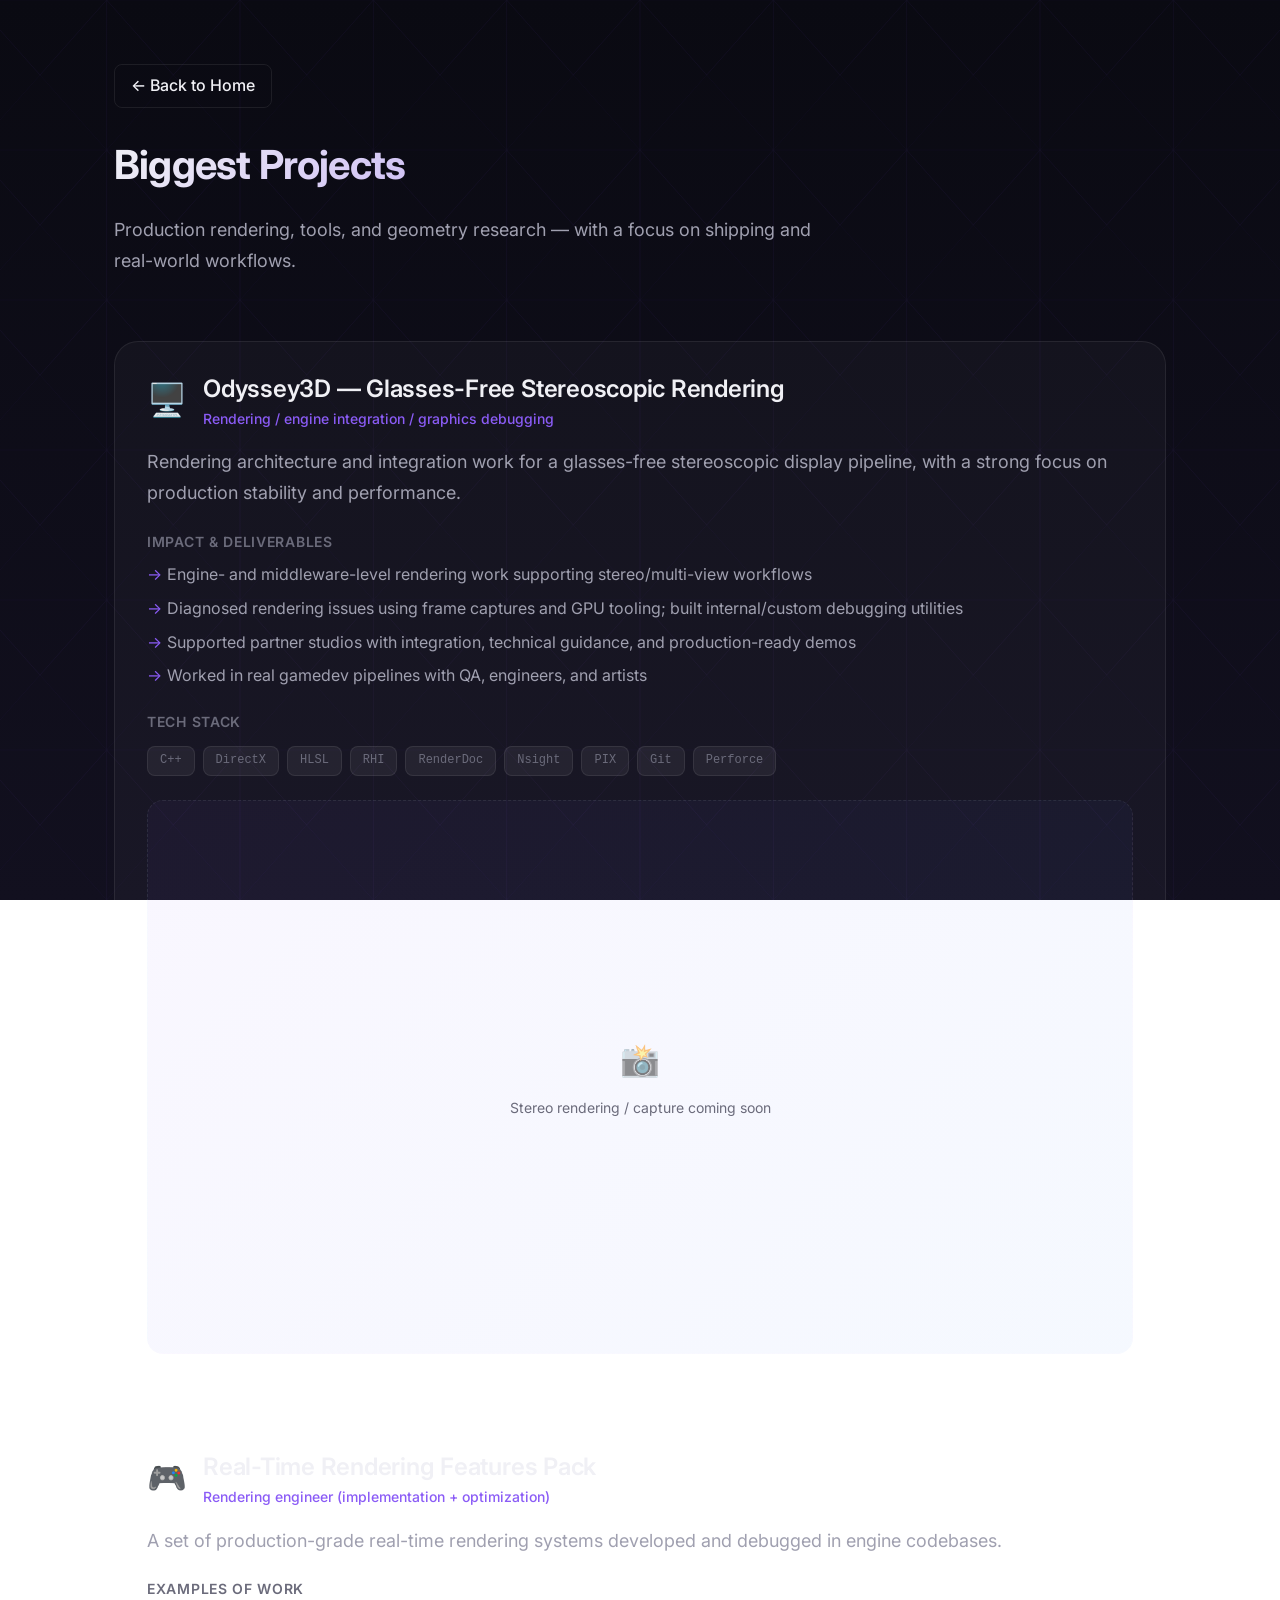
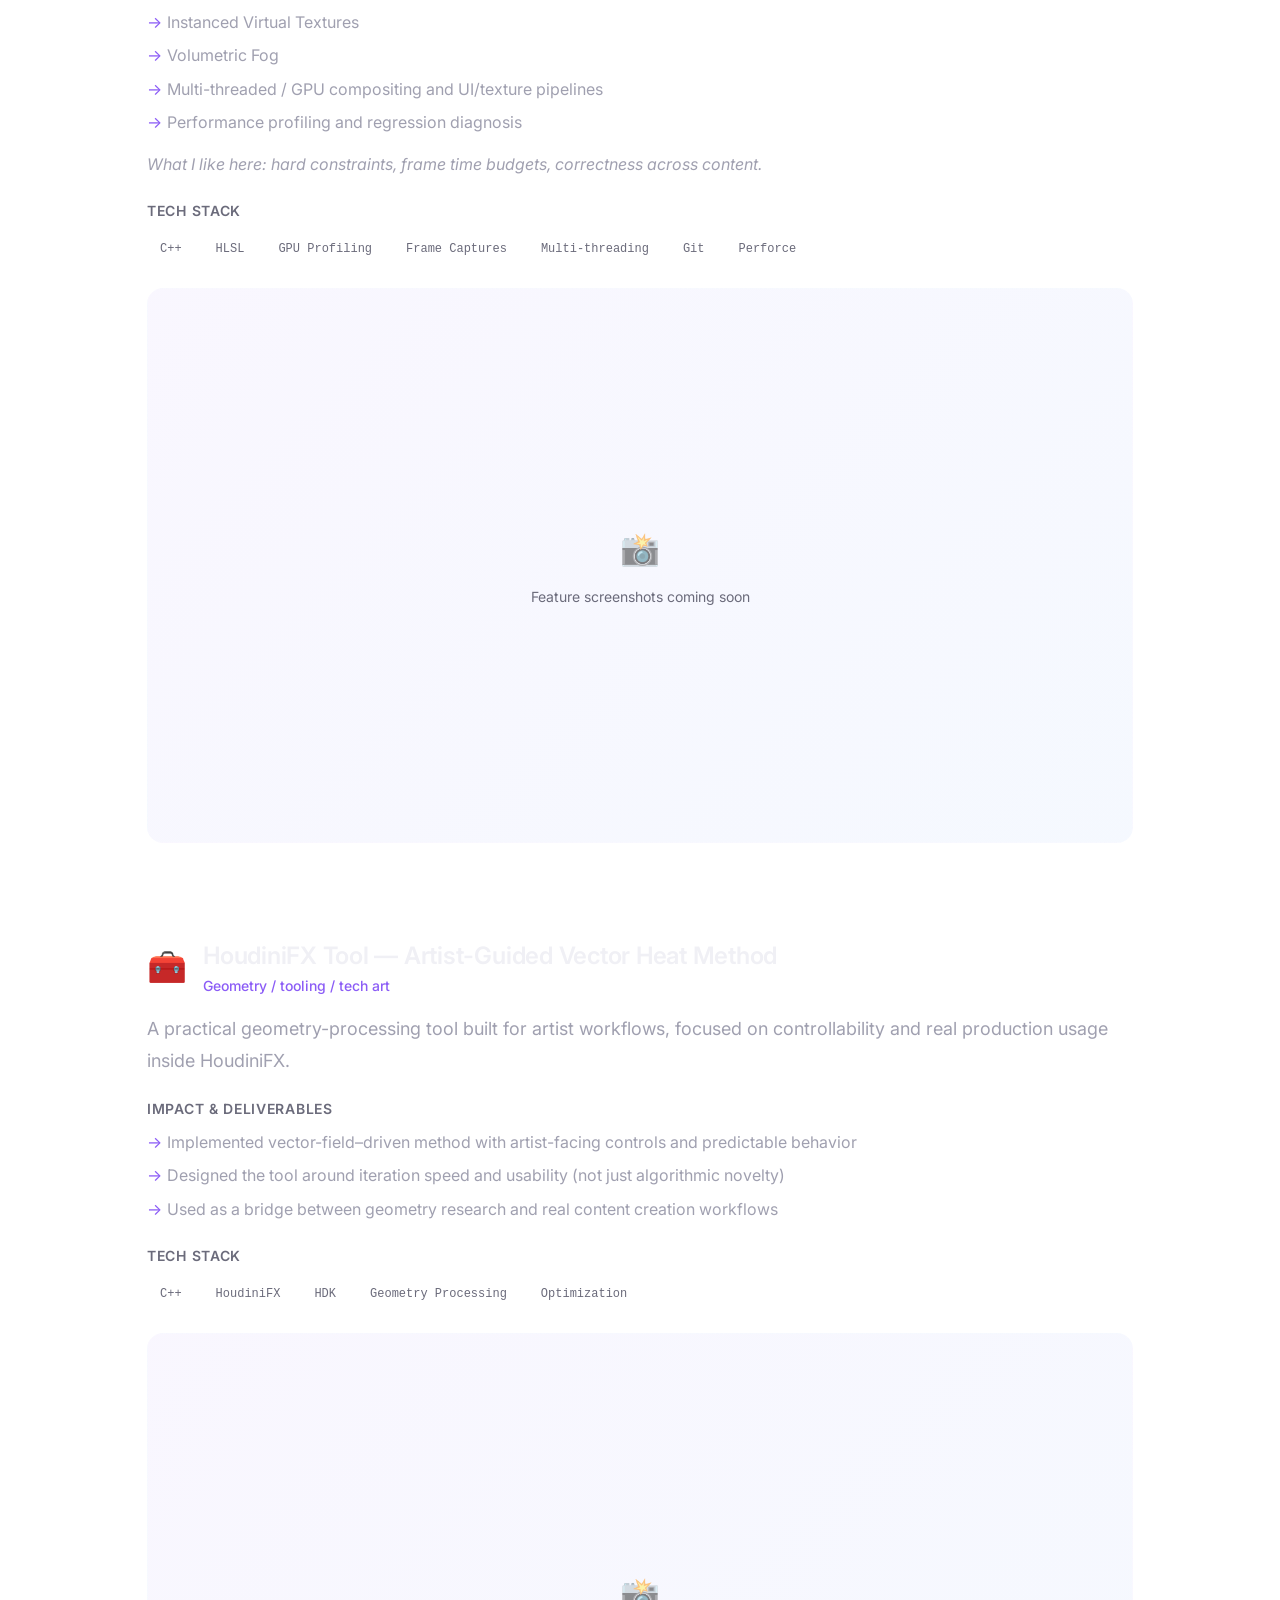
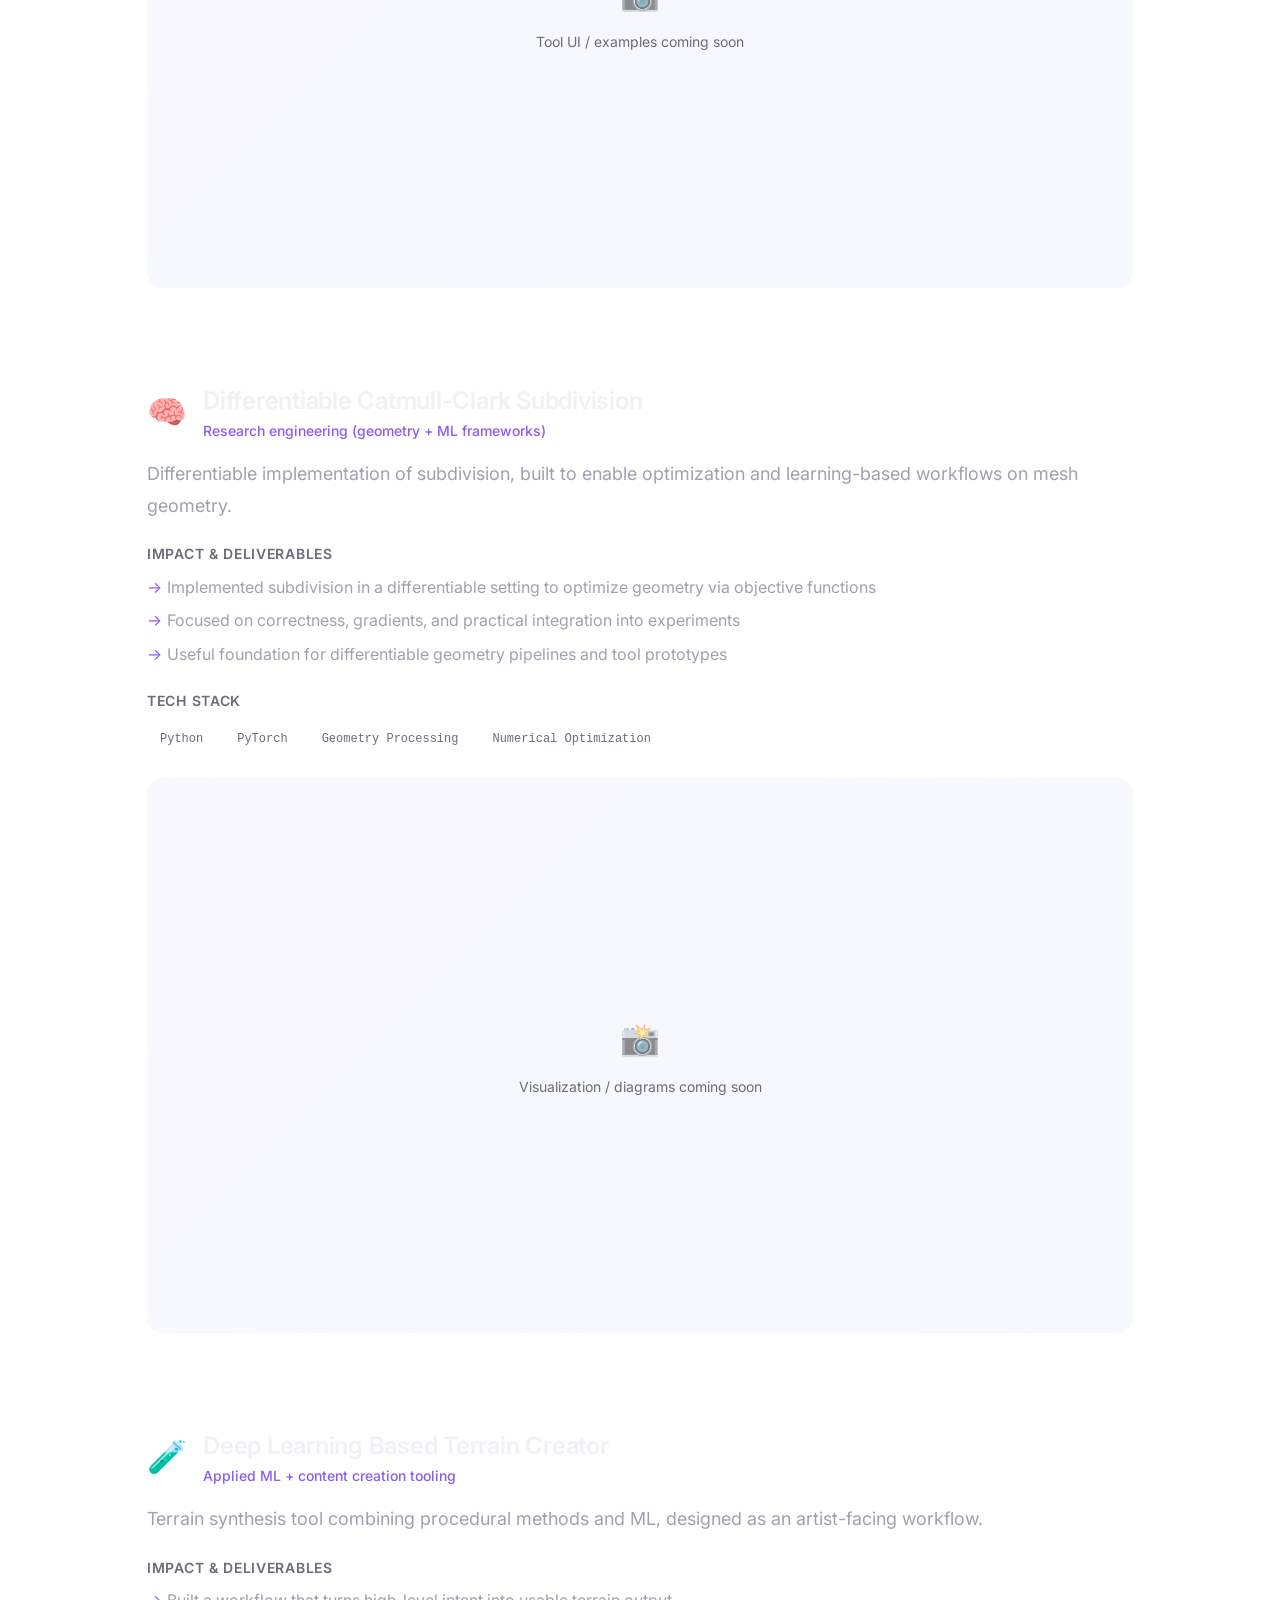
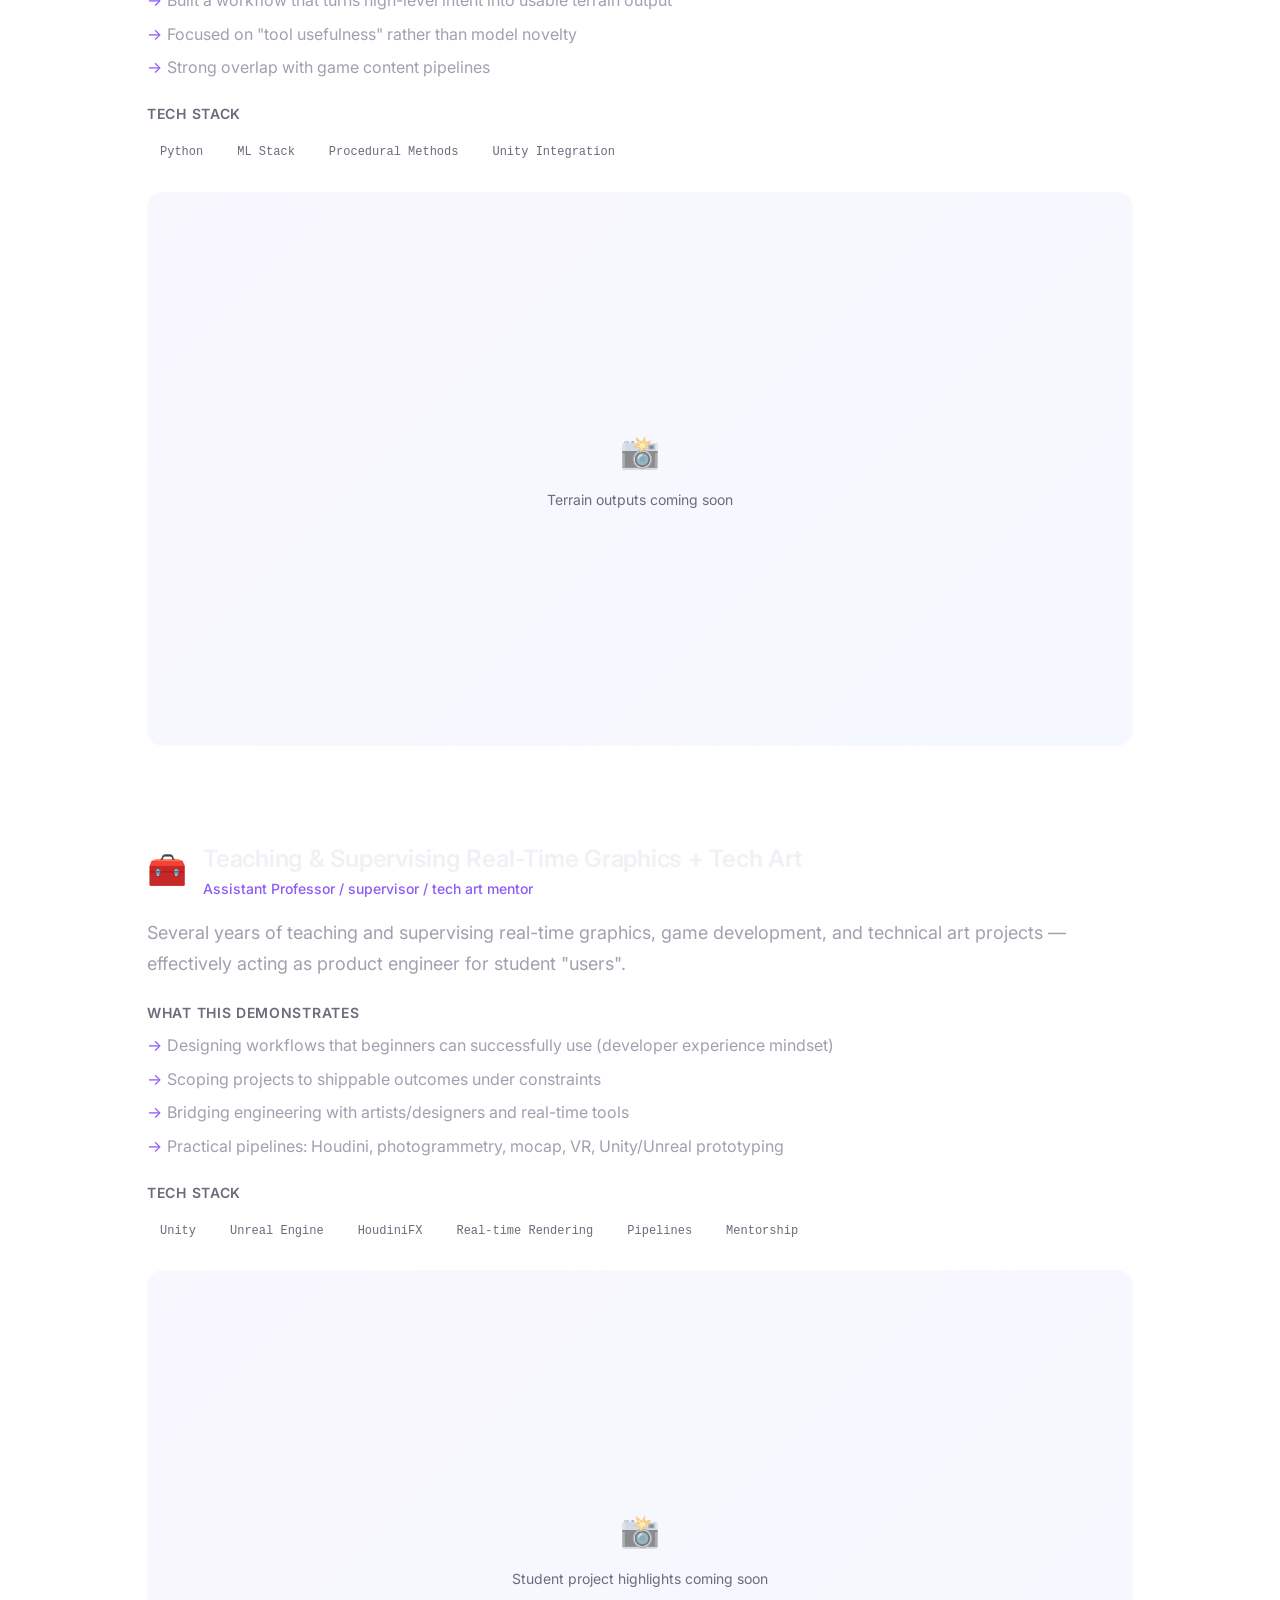
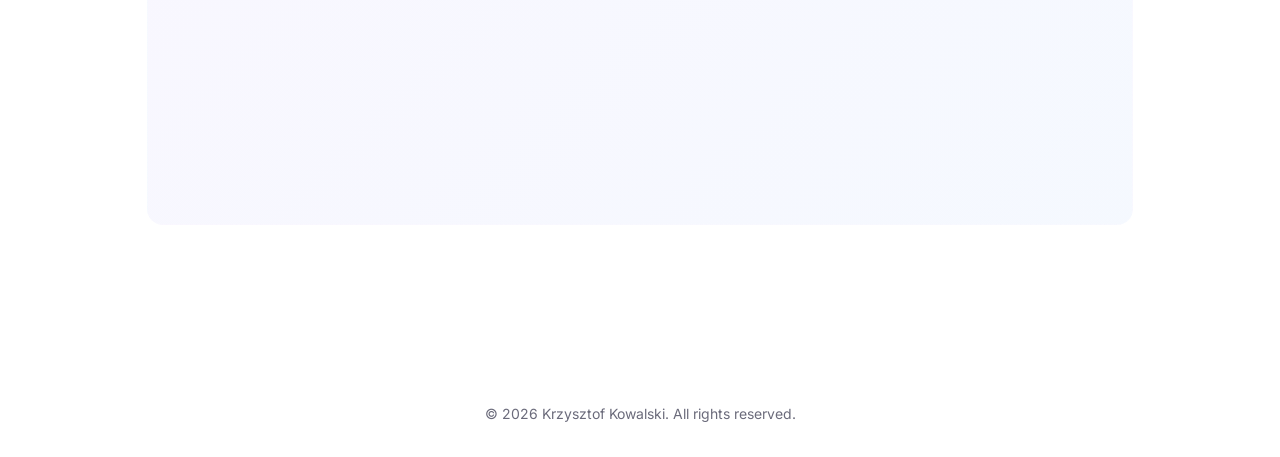
==== projects.html @ f91380dd "Initial website commit" ====
<!DOCTYPE html>
<html lang="en">

<head>
    <meta charset="UTF-8">
    <meta name="viewport" content="width=device-width, initial-scale=1.0">
    <title>Projects — Krzysztof Kowalski</title>
    <meta name="description"
        content="Production rendering, tools, and geometry research — with a focus on shipping and real-world workflows.">

    <!-- Open Graph -->
    <meta property="og:title" content="Projects — Krzysztof Kowalski">
    <meta property="og:description"
        content="Production rendering, tools, and geometry research — with a focus on shipping and real-world workflows.">
    <meta property="og:type" content="website">
    <meta property="og:url" content="https://k-kowalski.github.io/projects">

    <!-- Favicon -->
    <link rel="icon" type="image/svg+xml" href="assets/favicon.svg">

    <!-- Fonts -->
    <link rel="preconnect" href="https://fonts.googleapis.com">
    <link rel="preconnect" href="https://fonts.gstatic.com" crossorigin>
    <link href="https://fonts.googleapis.com/css2?family=Inter:wght@400;500;600;700&display=swap" rel="stylesheet">

    <!-- Styles -->
    <link rel="stylesheet" href="assets/styles.css">
</head>

<body>
    <!-- Background Triangle Mesh -->
    <img src="assets/triangles.svg" alt="" class="bg-triangles" aria-hidden="true">

    <div class="content-wrapper">
        <!-- Page Header -->
        <section class="hero" style="min-height: auto; padding: var(--space-16) 0 var(--space-8);">
            <div class="container">
                <nav style="margin-bottom: var(--space-8);">
                    <a href="index.html" class="btn btn--secondary" style="padding: var(--space-2) var(--space-4);">←
                        Back to Home</a>
                </nav>
                <h1 class="hero__name fade-in" style="font-size: var(--text-4xl);">Biggest Projects</h1>
                <p class="hero__intro fade-in" style="margin-bottom: 0;">
                    Production rendering, tools, and geometry research — with a focus on shipping and real-world
                    workflows.
                </p>
            </div>
        </section>

        <!-- Projects List -->
        <section style="padding: var(--space-8) 0 var(--space-20);">
            <div class="container">

                <!-- Project 1: Odyssey3D -->
                <article class="project-full project-card--shade-1" id="odyssey3d">
                    <div class="project-full__header">
                        <span class="project-full__emoji" aria-hidden="true">🖥️</span>
                        <div class="project-full__title-group">
                            <h2 class="project-full__title">Odyssey3D — Glasses-Free Stereoscopic Rendering</h2>
                            <p class="project-full__role">Rendering / engine integration / graphics debugging</p>
                        </div>
                    </div>
                    <p class="project-full__summary">
                        Rendering architecture and integration work for a glasses-free stereoscopic display pipeline,
                        with a strong focus on production stability and performance.
                    </p>

                    <h4 class="project-full__section-title">Impact & Deliverables</h4>
                    <ul class="project-full__list">
                        <li>Engine- and middleware-level rendering work supporting stereo/multi-view workflows</li>
                        <li>Diagnosed rendering issues using frame captures and GPU tooling; built internal/custom
                            debugging utilities</li>
                        <li>Supported partner studios with integration, technical guidance, and production-ready demos
                        </li>
                        <li>Worked in real gamedev pipelines with QA, engineers, and artists</li>
                    </ul>

                    <h4 class="project-full__section-title">Tech Stack</h4>
                    <div class="project-full__tech">
                        <span class="tech-tag">C++</span>
                        <span class="tech-tag">DirectX</span>
                        <span class="tech-tag">HLSL</span>
                        <span class="tech-tag">RHI</span>
                        <span class="tech-tag">RenderDoc</span>
                        <span class="tech-tag">Nsight</span>
                        <span class="tech-tag">PIX</span>
                        <span class="tech-tag">Git</span>
                        <span class="tech-tag">Perforce</span>
                    </div>

                    <div class="screenshot-placeholder">
                        <span class="screenshot-placeholder__icon">📸</span>
                        <span>Stereo rendering / capture coming soon</span>
                    </div>
                </article>

                <!-- Project 2: Real-Time Rendering Features -->
                <article class="project-full project-card--shade-2" id="rendering-features">
                    <div class="project-full__header">
                        <span class="project-full__emoji" aria-hidden="true">🎮</span>
                        <div class="project-full__title-group">
                            <h2 class="project-full__title">Real-Time Rendering Features Pack</h2>
                            <p class="project-full__role">Rendering engineer (implementation + optimization)</p>
                        </div>
                    </div>
                    <p class="project-full__summary">
                        A set of production-grade real-time rendering systems developed and debugged in engine
                        codebases.
                    </p>

                    <h4 class="project-full__section-title">Examples of Work</h4>
                    <ul class="project-full__list">
                        <li>Instanced Virtual Textures</li>
                        <li>Volumetric Fog</li>
                        <li>Multi-threaded / GPU compositing and UI/texture pipelines</li>
                        <li>Performance profiling and regression diagnosis</li>
                    </ul>

                    <p style="color: var(--color-text-secondary); margin-top: var(--space-4); font-style: italic;">
                        What I like here: hard constraints, frame time budgets, correctness across content.
                    </p>

                    <h4 class="project-full__section-title">Tech Stack</h4>
                    <div class="project-full__tech">
                        <span class="tech-tag">C++</span>
                        <span class="tech-tag">HLSL</span>
                        <span class="tech-tag">GPU Profiling</span>
                        <span class="tech-tag">Frame Captures</span>
                        <span class="tech-tag">Multi-threading</span>
                        <span class="tech-tag">Git</span>
                        <span class="tech-tag">Perforce</span>
                    </div>

                    <div class="screenshot-placeholder">
                        <span class="screenshot-placeholder__icon">📸</span>
                        <span>Feature screenshots coming soon</span>
                    </div>
                </article>

                <!-- Project 3: HoudiniFX Tool -->
                <article class="project-full project-card--shade-3" id="vector-heat-method">
                    <div class="project-full__header">
                        <span class="project-full__emoji" aria-hidden="true">🧰</span>
                        <div class="project-full__title-group">
                            <h2 class="project-full__title">HoudiniFX Tool — Artist-Guided Vector Heat Method</h2>
                            <p class="project-full__role">Geometry / tooling / tech art</p>
                        </div>
                    </div>
                    <p class="project-full__summary">
                        A practical geometry-processing tool built for artist workflows, focused on controllability and
                        real production usage inside HoudiniFX.
                    </p>

                    <h4 class="project-full__section-title">Impact & Deliverables</h4>
                    <ul class="project-full__list">
                        <li>Implemented vector-field–driven method with artist-facing controls and predictable behavior
                        </li>
                        <li>Designed the tool around iteration speed and usability (not just algorithmic novelty)</li>
                        <li>Used as a bridge between geometry research and real content creation workflows</li>
                    </ul>

                    <h4 class="project-full__section-title">Tech Stack</h4>
                    <div class="project-full__tech">
                        <span class="tech-tag">C++</span>
                        <span class="tech-tag">HoudiniFX</span>
                        <span class="tech-tag">HDK</span>
                        <span class="tech-tag">Geometry Processing</span>
                        <span class="tech-tag">Optimization</span>
                    </div>

                    <div class="screenshot-placeholder">
                        <span class="screenshot-placeholder__icon">📸</span>
                        <span>Tool UI / examples coming soon</span>
                    </div>
                </article>

                <!-- Project 4: Differentiable Catmull-Clark -->
                <article class="project-full project-card--shade-4" id="diff-catmul-clark">
                    <div class="project-full__header">
                        <span class="project-full__emoji" aria-hidden="true">🧠</span>
                        <div class="project-full__title-group">
                            <h2 class="project-full__title">Differentiable Catmull-Clark Subdivision</h2>
                            <p class="project-full__role">Research engineering (geometry + ML frameworks)</p>
                        </div>
                    </div>
                    <p class="project-full__summary">
                        Differentiable implementation of subdivision, built to enable optimization and learning-based
                        workflows on mesh geometry.
                    </p>

                    <h4 class="project-full__section-title">Impact & Deliverables</h4>
                    <ul class="project-full__list">
                        <li>Implemented subdivision in a differentiable setting to optimize geometry via objective
                            functions</li>
                        <li>Focused on correctness, gradients, and practical integration into experiments</li>
                        <li>Useful foundation for differentiable geometry pipelines and tool prototypes</li>
                    </ul>

                    <h4 class="project-full__section-title">Tech Stack</h4>
                    <div class="project-full__tech">
                        <span class="tech-tag">Python</span>
                        <span class="tech-tag">PyTorch</span>
                        <span class="tech-tag">Geometry Processing</span>
                        <span class="tech-tag">Numerical Optimization</span>
                    </div>

                    <div class="screenshot-placeholder">
                        <span class="screenshot-placeholder__icon">📸</span>
                        <span>Visualization / diagrams coming soon</span>
                    </div>
                </article>

                <!-- Project 5: Terrain Creator -->
                <article class="project-full project-card--shade-5" id="terrain-creator">
                    <div class="project-full__header">
                        <span class="project-full__emoji" aria-hidden="true">🧪</span>
                        <div class="project-full__title-group">
                            <h2 class="project-full__title">Deep Learning Based Terrain Creator</h2>
                            <p class="project-full__role">Applied ML + content creation tooling</p>
                        </div>
                    </div>
                    <p class="project-full__summary">
                        Terrain synthesis tool combining procedural methods and ML, designed as an artist-facing
                        workflow.
                    </p>

                    <h4 class="project-full__section-title">Impact & Deliverables</h4>
                    <ul class="project-full__list">
                        <li>Built a workflow that turns high-level intent into usable terrain output</li>
                        <li>Focused on "tool usefulness" rather than model novelty</li>
                        <li>Strong overlap with game content pipelines</li>
                    </ul>

                    <h4 class="project-full__section-title">Tech Stack</h4>
                    <div class="project-full__tech">
                        <span class="tech-tag">Python</span>
                        <span class="tech-tag">ML Stack</span>
                        <span class="tech-tag">Procedural Methods</span>
                        <span class="tech-tag">Unity Integration</span>
                    </div>

                    <div class="screenshot-placeholder">
                        <span class="screenshot-placeholder__icon">📸</span>
                        <span>Terrain outputs coming soon</span>
                    </div>
                </article>

                <!-- Project 6: Teaching & Supervising -->
                <article class="project-full project-card--shade-6" id="university-work">
                    <div class="project-full__header">
                        <span class="project-full__emoji" aria-hidden="true">🧰</span>
                        <div class="project-full__title-group">
                            <h2 class="project-full__title">Teaching & Supervising Real-Time Graphics + Tech Art</h2>
                            <p class="project-full__role">Assistant Professor / supervisor / tech art mentor</p>
                        </div>
                    </div>
                    <p class="project-full__summary">
                        Several years of teaching and supervising real-time graphics, game development, and technical
                        art projects — effectively acting as product engineer for student "users".
                    </p>

                    <h4 class="project-full__section-title">What This Demonstrates</h4>
                    <ul class="project-full__list">
                        <li>Designing workflows that beginners can successfully use (developer experience mindset)</li>
                        <li>Scoping projects to shippable outcomes under constraints</li>
                        <li>Bridging engineering with artists/designers and real-time tools</li>
                        <li>Practical pipelines: Houdini, photogrammetry, mocap, VR, Unity/Unreal prototyping</li>
                    </ul>

                    <h4 class="project-full__section-title">Tech Stack</h4>
                    <div class="project-full__tech">
                        <span class="tech-tag">Unity</span>
                        <span class="tech-tag">Unreal Engine</span>
                        <span class="tech-tag">HoudiniFX</span>
                        <span class="tech-tag">Real-time Rendering</span>
                        <span class="tech-tag">Pipelines</span>
                        <span class="tech-tag">Mentorship</span>
                    </div>

                    <div class="screenshot-placeholder">
                        <span class="screenshot-placeholder__icon">📸</span>
                        <span>Student project highlights coming soon</span>
                    </div>
                </article>

            </div>
        </section>

        <!-- Footer -->
        <footer class="footer">
            <div class="container">
                <p class="footer__text">© 2026 Krzysztof Kowalski. All rights reserved.</p>
            </div>
        </footer>
    </div>

    <script src="assets/main.js" defer></script>
</body>

</html>
---- assets/styles.css ----
/* ==========================================================================
   KRZYSZTOF KOWALSKI - Personal Website Styles
   Dark theme with gradient background and triangle wireframe overlay
   ========================================================================== */

/* --------------------------------------------------------------------------
   CSS Custom Properties (Design Tokens)
   -------------------------------------------------------------------------- */
:root {
  /* Colors - Dark theme palette */
  --color-bg-start: #0a0a12;
  --color-bg-end: #12101f;
  --color-surface: rgba(255, 255, 255, 0.03);
  --color-surface-hover: rgba(255, 255, 255, 0.06);
  --color-border: rgba(255, 255, 255, 0.08);
  --color-border-glow: rgba(139, 92, 246, 0.15);
  
  --color-text-primary: #f0f0f5;
  --color-text-secondary: #a0a0b0;
  --color-text-muted: #6b6b7b;
  
  --color-accent: #8b5cf6;
  --color-accent-hover: #a78bfa;
  --color-accent-glow: rgba(139, 92, 246, 0.25);
  
  /* Card shade variations */
  --card-shade-1: rgba(139, 92, 246, 0.04);
  --card-shade-2: rgba(99, 102, 241, 0.04);
  --card-shade-3: rgba(59, 130, 246, 0.04);
  --card-shade-4: rgba(168, 85, 247, 0.04);
  --card-shade-5: rgba(34, 211, 238, 0.04);
  --card-shade-6: rgba(244, 114, 182, 0.04);
  
  /* Typography */
  --font-sans: 'Inter', -apple-system, BlinkMacSystemFont, 'Segoe UI', Roboto, sans-serif;
  --font-mono: 'JetBrains Mono', 'Fira Code', monospace;
  
  --text-xs: 0.75rem;
  --text-sm: 0.875rem;
  --text-base: 1rem;
  --text-lg: 1.125rem;
  --text-xl: 1.25rem;
  --text-2xl: 1.5rem;
  --text-3xl: 2rem;
  --text-4xl: 2.5rem;
  --text-5xl: 3.5rem;
  
  --leading-tight: 1.25;
  --leading-normal: 1.6;
  --leading-relaxed: 1.75;
  
  /* Spacing */
  --space-1: 0.25rem;
  --space-2: 0.5rem;
  --space-3: 0.75rem;
  --space-4: 1rem;
  --space-5: 1.25rem;
  --space-6: 1.5rem;
  --space-8: 2rem;
  --space-10: 2.5rem;
  --space-12: 3rem;
  --space-16: 4rem;
  --space-20: 5rem;
  --space-24: 6rem;
  
  /* Layout */
  --max-width: 1100px;
  --border-radius-sm: 8px;
  --border-radius-md: 16px;
  --border-radius-lg: 24px;
  
  /* Transitions */
  --transition-fast: 150ms ease;
  --transition-base: 250ms ease;
  --transition-slow: 400ms ease;
}

/* --------------------------------------------------------------------------
   Base Reset & Foundation
   -------------------------------------------------------------------------- */
*, *::before, *::after {
  box-sizing: border-box;
  margin: 0;
  padding: 0;
}

html {
  scroll-behavior: smooth;
  -webkit-font-smoothing: antialiased;
  -moz-osx-font-smoothing: grayscale;
}

body {
  font-family: var(--font-sans);
  font-size: var(--text-base);
  line-height: var(--leading-normal);
  color: var(--color-text-primary);
  background: linear-gradient(180deg, var(--color-bg-start) 0%, var(--color-bg-end) 100%);
  background-attachment: fixed;
  min-height: 100vh;
}

/* Triangle mesh background overlay */
.bg-triangles {
  position: fixed;
  top: 0;
  left: 0;
  width: 100%;
  height: 100%;
  pointer-events: none;
  z-index: 0;
  opacity: 0.08;
}

/* Main content wrapper */
.content-wrapper {
  position: relative;
  z-index: 1;
}

/* --------------------------------------------------------------------------
   Typography
   -------------------------------------------------------------------------- */
h1, h2, h3, h4, h5, h6 {
  font-weight: 600;
  line-height: var(--leading-tight);
  color: var(--color-text-primary);
}

h1 {
  font-size: var(--text-5xl);
  font-weight: 700;
  letter-spacing: -0.02em;
}

h2 {
  font-size: var(--text-3xl);
  letter-spacing: -0.01em;
}

h3 {
  font-size: var(--text-xl);
}

h4 {
  font-size: var(--text-lg);
}

p {
  color: var(--color-text-secondary);
}

a {
  color: var(--color-accent);
  text-decoration: none;
  transition: color var(--transition-fast);
}

a:hover {
  color: var(--color-accent-hover);
}

/* --------------------------------------------------------------------------
   Layout
   -------------------------------------------------------------------------- */
.container {
  width: 100%;
  max-width: var(--max-width);
  margin: 0 auto;
  padding: 0 var(--space-6);
}

section {
  padding: var(--space-20) 0;
}

/* --------------------------------------------------------------------------
   Hero Section
   -------------------------------------------------------------------------- */
.hero {
  min-height: 80vh;
  display: flex;
  flex-direction: column;
  justify-content: center;
  padding: var(--space-24) 0;
}

.hero__tagline {
  font-size: var(--text-lg);
  color: var(--color-accent);
  font-weight: 500;
  margin-bottom: var(--space-4);
  letter-spacing: 0.05em;
}

.hero__name {
  margin-bottom: var(--space-6);
  background: linear-gradient(135deg, var(--color-text-primary) 0%, var(--color-accent) 100%);
  -webkit-background-clip: text;
  -webkit-text-fill-color: transparent;
  background-clip: text;
}

.hero__intro {
  font-size: var(--text-lg);
  max-width: 720px;
  margin-bottom: var(--space-10);
  line-height: var(--leading-relaxed);
}

.hero__cta {
  display: flex;
  flex-wrap: wrap;
  gap: var(--space-4);
}

/* --------------------------------------------------------------------------
   Buttons
   -------------------------------------------------------------------------- */
.btn {
  display: inline-flex;
  align-items: center;
  gap: var(--space-2);
  padding: var(--space-3) var(--space-6);
  font-size: var(--text-base);
  font-weight: 500;
  border-radius: var(--border-radius-sm);
  border: 1px solid transparent;
  cursor: pointer;
  transition: all var(--transition-base);
  text-decoration: none;
}

.btn--primary {
  background: var(--color-accent);
  color: white;
  border-color: var(--color-accent);
}

.btn--primary:hover {
  background: var(--color-accent-hover);
  border-color: var(--color-accent-hover);
  color: white;
  box-shadow: 0 0 20px var(--color-accent-glow);
}

.btn--secondary {
  background: transparent;
  color: var(--color-text-primary);
  border-color: var(--color-border);
}

.btn--secondary:hover {
  background: var(--color-surface-hover);
  border-color: var(--color-accent);
  color: var(--color-text-primary);
}

/* --------------------------------------------------------------------------
   Section Headers
   -------------------------------------------------------------------------- */
.section-header {
  margin-bottom: var(--space-12);
}

.section-header__title {
  margin-bottom: var(--space-3);
}

.section-header__subtitle {
  font-size: var(--text-lg);
  color: var(--color-text-muted);
}

/* --------------------------------------------------------------------------
   Highlights Section
   -------------------------------------------------------------------------- */
.highlights {
  background: var(--color-surface);
  border-top: 1px solid var(--color-border);
  border-bottom: 1px solid var(--color-border);
}

.highlights__grid {
  display: grid;
  grid-template-columns: repeat(auto-fit, minmax(300px, 1fr));
  gap: var(--space-6);
}

.highlight-item {
  display: flex;
  gap: var(--space-4);
  padding: var(--space-4);
  border-radius: var(--border-radius-md);
  transition: background var(--transition-base);
}

.highlight-item:hover {
  background: var(--color-surface-hover);
}

.highlight-item__emoji {
  font-size: var(--text-2xl);
  flex-shrink: 0;
}

.highlight-item__text {
  font-size: var(--text-base);
  color: var(--color-text-secondary);
  line-height: var(--leading-normal);
}

/* --------------------------------------------------------------------------
   Project Cards (Teaser - Home)
   -------------------------------------------------------------------------- */
.projects-grid {
  display: grid;
  grid-template-columns: repeat(auto-fit, minmax(320px, 1fr));
  gap: var(--space-6);
}

.project-card {
  background: var(--color-surface);
  border: 1px solid var(--color-border);
  border-radius: var(--border-radius-lg);
  padding: var(--space-6);
  transition: all var(--transition-base);
  text-decoration: none;
  display: block;
}

.project-card:hover {
  background: var(--color-surface-hover);
  border-color: var(--color-border-glow);
  transform: translateY(-2px);
  box-shadow: 0 8px 32px rgba(0, 0, 0, 0.3), 0 0 0 1px var(--color-border-glow);
}

.project-card--shade-1 { background: var(--card-shade-1); }
.project-card--shade-2 { background: var(--card-shade-2); }
.project-card--shade-3 { background: var(--card-shade-3); }
.project-card--shade-4 { background: var(--card-shade-4); }
.project-card--shade-5 { background: var(--card-shade-5); }
.project-card--shade-6 { background: var(--card-shade-6); }

.project-card__header {
  display: flex;
  align-items: flex-start;
  gap: var(--space-3);
  margin-bottom: var(--space-4);
}

.project-card__emoji {
  font-size: var(--text-2xl);
  flex-shrink: 0;
}

.project-card__title {
  font-size: var(--text-xl);
  font-weight: 600;
  color: var(--color-text-primary);
}

.project-card__description {
  color: var(--color-text-secondary);
  font-size: var(--text-base);
  line-height: var(--leading-normal);
}

/* --------------------------------------------------------------------------
   Project Cards (Full - Projects Page)
   -------------------------------------------------------------------------- */
.project-full {
  background: var(--color-surface);
  border: 1px solid var(--color-border);
  border-radius: var(--border-radius-lg);
  padding: var(--space-8);
  margin-bottom: var(--space-8);
  transition: border-color var(--transition-base);
}

.project-full:hover {
  border-color: var(--color-border-glow);
}

.project-full__header {
  display: flex;
  align-items: flex-start;
  gap: var(--space-4);
  margin-bottom: var(--space-4);
}

.project-full__emoji {
  font-size: var(--text-3xl);
  flex-shrink: 0;
}

.project-full__title-group {
  flex: 1;
}

.project-full__title {
  font-size: var(--text-2xl);
  font-weight: 600;
  margin-bottom: var(--space-1);
}

.project-full__role {
  font-size: var(--text-sm);
  color: var(--color-accent);
  font-weight: 500;
}

.project-full__summary {
  color: var(--color-text-secondary);
  margin-bottom: var(--space-6);
  font-size: var(--text-lg);
  line-height: var(--leading-relaxed);
}

.project-full__section-title {
  font-size: var(--text-sm);
  font-weight: 600;
  color: var(--color-text-muted);
  text-transform: uppercase;
  letter-spacing: 0.05em;
  margin-bottom: var(--space-3);
  margin-top: var(--space-6);
}

.project-full__list {
  list-style: none;
  padding: 0;
}

.project-full__list li {
  position: relative;
  padding-left: var(--space-5);
  margin-bottom: var(--space-2);
  color: var(--color-text-secondary);
}

.project-full__list li::before {
  content: "→";
  position: absolute;
  left: 0;
  color: var(--color-accent);
}

.project-full__tech {
  display: flex;
  flex-wrap: wrap;
  gap: var(--space-2);
  margin-top: var(--space-4);
}

.tech-tag {
  font-size: var(--text-xs);
  padding: var(--space-1) var(--space-3);
  background: var(--color-surface-hover);
  border: 1px solid var(--color-border);
  border-radius: var(--border-radius-sm);
  color: var(--color-text-muted);
  font-family: var(--font-mono);
}

/* Screenshot Placeholder */
.screenshot-placeholder {
  aspect-ratio: 16 / 9;
  background: linear-gradient(135deg, rgba(139, 92, 246, 0.05) 0%, rgba(59, 130, 246, 0.05) 100%);
  border: 1px dashed var(--color-border);
  border-radius: var(--border-radius-md);
  display: flex;
  flex-direction: column;
  align-items: center;
  justify-content: center;
  gap: var(--space-3);
  margin-top: var(--space-6);
  color: var(--color-text-muted);
  font-size: var(--text-sm);
}

.screenshot-placeholder__icon {
  font-size: var(--text-3xl);
  opacity: 0.5;
}

/* When real screenshot is added, use this class */
.screenshot-container {
  aspect-ratio: 16 / 9;
  border-radius: var(--border-radius-md);
  overflow: hidden;
  margin-top: var(--space-6);
}

.screenshot-container img {
  width: 100%;
  height: 100%;
  object-fit: cover;
}

/* --------------------------------------------------------------------------
   Contact Section
   -------------------------------------------------------------------------- */
.contact {
  text-align: center;
}

.contact__links {
  display: flex;
  flex-wrap: wrap;
  justify-content: center;
  gap: var(--space-6);
  margin-top: var(--space-8);
}

.contact__link {
  display: inline-flex;
  align-items: center;
  gap: var(--space-2);
  color: var(--color-text-secondary);
  font-size: var(--text-base);
  transition: color var(--transition-fast);
}

.contact__link:hover {
  color: var(--color-accent);
}

.contact__link svg {
  width: 20px;
  height: 20px;
}

/* --------------------------------------------------------------------------
   Footer
   -------------------------------------------------------------------------- */
.footer {
  padding: var(--space-8) 0;
  border-top: 1px solid var(--color-border);
  text-align: center;
}

.footer__text {
  font-size: var(--text-sm);
  color: var(--color-text-muted);
}

/* --------------------------------------------------------------------------
   Responsive Design
   -------------------------------------------------------------------------- */
@media (max-width: 768px) {
  :root {
    --text-5xl: 2.5rem;
    --text-3xl: 1.75rem;
  }
  
  .hero {
    min-height: auto;
    padding: var(--space-16) 0;
  }
  
  .hero__cta {
    flex-direction: column;
  }
  
  .btn {
    width: 100%;
    justify-content: center;
  }
  
  .highlights__grid {
    grid-template-columns: 1fr;
  }
  
  .projects-grid {
    grid-template-columns: 1fr;
  }
  
  .project-full {
    padding: var(--space-5);
  }
  
  .project-full__header {
    flex-direction: column;
    gap: var(--space-2);
  }
  
  section {
    padding: var(--space-12) 0;
  }
  
  .container {
    padding: 0 var(--space-4);
  }
}

@media (max-width: 480px) {
  :root {
    --text-5xl: 2rem;
    --text-3xl: 1.5rem;
    --text-2xl: 1.25rem;
  }
  
  .contact__links {
    flex-direction: column;
    align-items: center;
  }
}

/* --------------------------------------------------------------------------
   Animations (with reduced motion support)
   -------------------------------------------------------------------------- */
@media (prefers-reduced-motion: no-preference) {
  .fade-in {
    animation: fadeIn var(--transition-slow) ease-out;
  }
  
  @keyframes fadeIn {
    from {
      opacity: 0;
      transform: translateY(10px);
    }
    to {
      opacity: 1;
      transform: translateY(0);
    }
  }
}

@media (prefers-reduced-motion: reduce) {
  *, *::before, *::after {
    animation-duration: 0.01ms !important;
    animation-iteration-count: 1 !important;
    transition-duration: 0.01ms !important;
  }
  
  html {
    scroll-behavior: auto;
  }
}

/* --------------------------------------------------------------------------
   Utility Classes
   -------------------------------------------------------------------------- */
.sr-only {
  position: absolute;
  width: 1px;
  height: 1px;
  padding: 0;
  margin: -1px;
  overflow: hidden;
  clip: rect(0, 0, 0, 0);
  white-space: nowrap;
  border: 0;
}

.text-gradient {
  background: linear-gradient(135deg, var(--color-text-primary) 0%, var(--color-accent) 100%);
  -webkit-background-clip: text;
  -webkit-text-fill-color: transparent;
  background-clip: text;
}
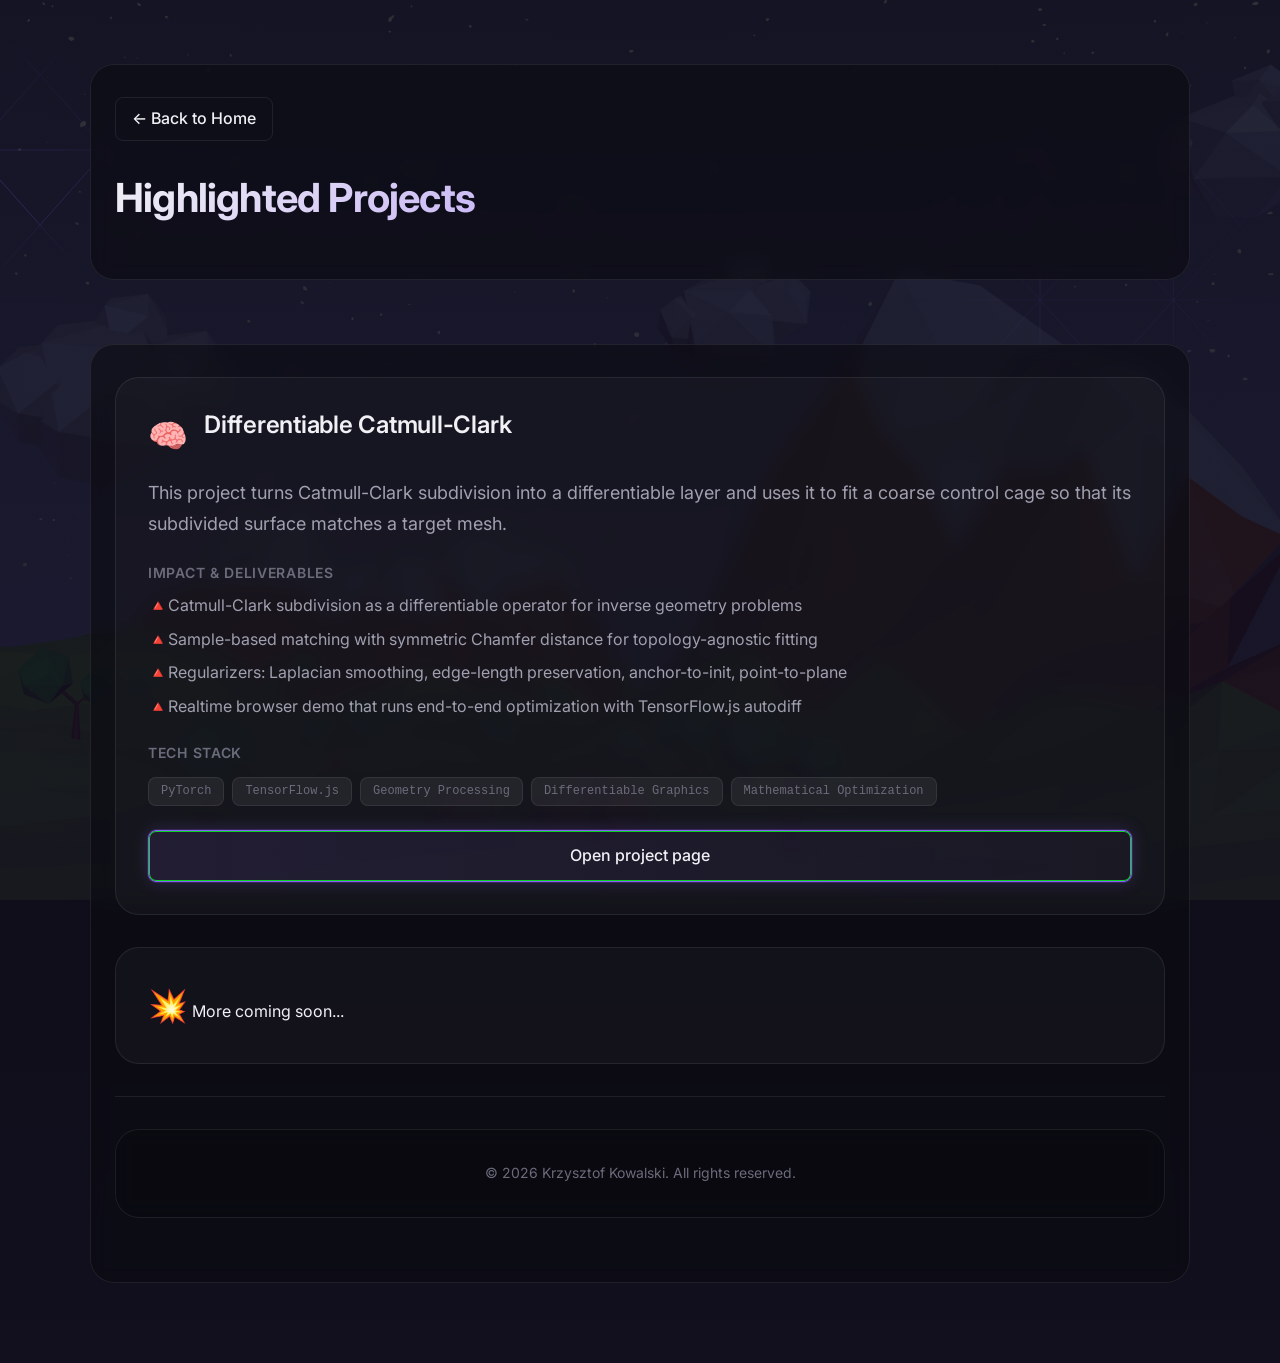
==== commit b0b36179: "Update projects page layout and restore project cards" ====
--- a/projects.html
+++ b/projects.html
@@ -4,14 +4,14 @@
 <head>
     <meta charset="UTF-8">
     <meta name="viewport" content="width=device-width, initial-scale=1.0">
-    <title>Projects — Krzysztof Kowalski</title>
+    <title>Projects &mdash; Krzysztof Kowalski</title>
     <meta name="description"
-        content="Production rendering, tools, and geometry research — with a focus on shipping and real-world workflows.">
+        content="Production rendering, tools, and geometry research &mdash; with a focus on shipping and real-world workflows.">
 
     <!-- Open Graph -->
-    <meta property="og:title" content="Projects — Krzysztof Kowalski">
+    <meta property="og:title" content="Projects &mdash; Krzysztof Kowalski">
     <meta property="og:description"
-        content="Production rendering, tools, and geometry research — with a focus on shipping and real-world workflows.">
+        content="Production rendering, tools, and geometry research &mdash; with a focus on shipping and real-world workflows.">
     <meta property="og:type" content="website">
     <meta property="og:url" content="https://k-kowalski.github.io/projects">
 
@@ -36,14 +36,11 @@
         <section class="hero" style="min-height: auto; padding: var(--space-16) 0 var(--space-8);">
             <div class="container">
                 <nav style="margin-bottom: var(--space-8);">
-                    <a href="index.html" class="btn btn--secondary" style="padding: var(--space-2) var(--space-4);">←
+                    <a href="index.html" class="btn btn--secondary"
+                        style="padding: var(--space-2) var(--space-4);">&larr;
                         Back to Home</a>
                 </nav>
-                <h1 class="hero__name fade-in" style="font-size: var(--text-4xl);">Biggest Projects</h1>
-                <p class="hero__intro fade-in" style="margin-bottom: 0;">
-                    Production rendering, tools, and geometry research — with a focus on shipping and real-world
-                    workflows.
-                </p>
+                <h1 class="hero__name fade-in" style="font-size: var(--text-4xl);">Highlighted Projects</h1>
             </div>
         </section>
 
@@ -51,250 +48,56 @@
         <section style="padding: var(--space-8) 0 var(--space-20);">
             <div class="container">
 
-                <!-- Project 1: Odyssey3D -->
-                <article class="project-full project-card--shade-1" id="odyssey3d">
+                <!-- Project: Differentiable Catmull-Clark -->
+                <article class="project-full project-card--shade-4" id="diff-catmull-clark">
                     <div class="project-full__header">
-                        <span class="project-full__emoji" aria-hidden="true">🖥️</span>
+                        <span class="project-full__emoji" aria-hidden="true">&#129504;</span>
                         <div class="project-full__title-group">
-                            <h2 class="project-full__title">Odyssey3D — Glasses-Free Stereoscopic Rendering</h2>
-                            <p class="project-full__role">Rendering / engine integration / graphics debugging</p>
+                            <h2 class="project-full__title">Differentiable Catmull-Clark</h2>
                         </div>
                     </div>
                     <p class="project-full__summary">
-                        Rendering architecture and integration work for a glasses-free stereoscopic display pipeline,
-                        with a strong focus on production stability and performance.
+                        This project turns Catmull-Clark subdivision into a differentiable layer and uses it to fit a
+                        coarse control cage so that its subdivided surface matches a target mesh.
                     </p>
 
-                    <h4 class="project-full__section-title">Impact & Deliverables</h4>
+                    <h4 class="project-full__section-title">Impact &amp; Deliverables</h4>
                     <ul class="project-full__list">
-                        <li>Engine- and middleware-level rendering work supporting stereo/multi-view workflows</li>
-                        <li>Diagnosed rendering issues using frame captures and GPU tooling; built internal/custom
-                            debugging utilities</li>
-                        <li>Supported partner studios with integration, technical guidance, and production-ready demos
+                        <li>Catmull-Clark subdivision as a differentiable operator for inverse geometry problems</li>
+                        <li>Sample-based matching with symmetric Chamfer distance for topology-agnostic fitting</li>
+                        <li>Regularizers: Laplacian smoothing, edge-length preservation, anchor-to-init, point-to-plane
                         </li>
-                        <li>Worked in real gamedev pipelines with QA, engineers, and artists</li>
+                        <li>Realtime browser demo that runs end-to-end optimization with TensorFlow.js autodiff</li>
                     </ul>
 
                     <h4 class="project-full__section-title">Tech Stack</h4>
                     <div class="project-full__tech">
-                        <span class="tech-tag">C++</span>
-                        <span class="tech-tag">DirectX</span>
-                        <span class="tech-tag">HLSL</span>
-                        <span class="tech-tag">RHI</span>
-                        <span class="tech-tag">RenderDoc</span>
-                        <span class="tech-tag">Nsight</span>
-                        <span class="tech-tag">PIX</span>
-                        <span class="tech-tag">Git</span>
-                        <span class="tech-tag">Perforce</span>
+                        <span class="tech-tag">PyTorch</span>
+                        <span class="tech-tag">TensorFlow.js</span>
+                        <span class="tech-tag">Geometry Processing</span>
+                        <span class="tech-tag">Differentiable Graphics</span>
+                        <span class="tech-tag">Mathematical Optimization</span>
                     </div>
 
-                    <div class="screenshot-placeholder">
-                        <span class="screenshot-placeholder__icon">📸</span>
-                        <span>Stereo rendering / capture coming soon</span>
+                    <div style="margin-top: var(--space-6);">
+                        <a class="btn btn--secondary btn--project-link" href="https://k-kowalski.github.io/diff-cc"
+                            target="_blank" rel="noopener noreferrer">Open project page</a>
                     </div>
                 </article>
-
-                <!-- Project 2: Real-Time Rendering Features -->
-                <article class="project-full project-card--shade-2" id="rendering-features">
-                    <div class="project-full__header">
-                        <span class="project-full__emoji" aria-hidden="true">🎮</span>
-                        <div class="project-full__title-group">
-                            <h2 class="project-full__title">Real-Time Rendering Features Pack</h2>
-                            <p class="project-full__role">Rendering engineer (implementation + optimization)</p>
-                        </div>
-                    </div>
-                    <p class="project-full__summary">
-                        A set of production-grade real-time rendering systems developed and debugged in engine
-                        codebases.
-                    </p>
-
-                    <h4 class="project-full__section-title">Examples of Work</h4>
-                    <ul class="project-full__list">
-                        <li>Instanced Virtual Textures</li>
-                        <li>Volumetric Fog</li>
-                        <li>Multi-threaded / GPU compositing and UI/texture pipelines</li>
-                        <li>Performance profiling and regression diagnosis</li>
-                    </ul>
-
-                    <p style="color: var(--color-text-secondary); margin-top: var(--space-4); font-style: italic;">
-                        What I like here: hard constraints, frame time budgets, correctness across content.
-                    </p>
-
-                    <h4 class="project-full__section-title">Tech Stack</h4>
-                    <div class="project-full__tech">
-                        <span class="tech-tag">C++</span>
-                        <span class="tech-tag">HLSL</span>
-                        <span class="tech-tag">GPU Profiling</span>
-                        <span class="tech-tag">Frame Captures</span>
-                        <span class="tech-tag">Multi-threading</span>
-                        <span class="tech-tag">Git</span>
-                        <span class="tech-tag">Perforce</span>
-                    </div>
-
-                    <div class="screenshot-placeholder">
-                        <span class="screenshot-placeholder__icon">📸</span>
-                        <span>Feature screenshots coming soon</span>
-                    </div>
+                <article class="project-full project-card--shade-4">
+                    <span class="project-full__emoji" aria-hidden="true">&#128165;</span>
+                    More coming soon...
                 </article>
 
-                <!-- Project 3: HoudiniFX Tool -->
-                <article class="project-full project-card--shade-3" id="vector-heat-method">
-                    <div class="project-full__header">
-                        <span class="project-full__emoji" aria-hidden="true">🧰</span>
-                        <div class="project-full__title-group">
-                            <h2 class="project-full__title">HoudiniFX Tool — Artist-Guided Vector Heat Method</h2>
-                            <p class="project-full__role">Geometry / tooling / tech art</p>
-                        </div>
+                <!-- Footer -->
+                <footer class="footer">
+                    <div class="container">
+                        <p class="footer__text">&copy; 2026 Krzysztof Kowalski. All rights reserved.</p>
                     </div>
-                    <p class="project-full__summary">
-                        A practical geometry-processing tool built for artist workflows, focused on controllability and
-                        real production usage inside HoudiniFX.
-                    </p>
+                </footer>
+            </div>
 
-                    <h4 class="project-full__section-title">Impact & Deliverables</h4>
-                    <ul class="project-full__list">
-                        <li>Implemented vector-field–driven method with artist-facing controls and predictable behavior
-                        </li>
-                        <li>Designed the tool around iteration speed and usability (not just algorithmic novelty)</li>
-                        <li>Used as a bridge between geometry research and real content creation workflows</li>
-                    </ul>
-
-                    <h4 class="project-full__section-title">Tech Stack</h4>
-                    <div class="project-full__tech">
-                        <span class="tech-tag">C++</span>
-                        <span class="tech-tag">HoudiniFX</span>
-                        <span class="tech-tag">HDK</span>
-                        <span class="tech-tag">Geometry Processing</span>
-                        <span class="tech-tag">Optimization</span>
-                    </div>
-
-                    <div class="screenshot-placeholder">
-                        <span class="screenshot-placeholder__icon">📸</span>
-                        <span>Tool UI / examples coming soon</span>
-                    </div>
-                </article>
-
-                <!-- Project 4: Differentiable Catmull-Clark -->
-                <article class="project-full project-card--shade-4" id="diff-catmul-clark">
-                    <div class="project-full__header">
-                        <span class="project-full__emoji" aria-hidden="true">🧠</span>
-                        <div class="project-full__title-group">
-                            <h2 class="project-full__title">Differentiable Catmull-Clark Subdivision</h2>
-                            <p class="project-full__role">Research engineering (geometry + ML frameworks)</p>
-                        </div>
-                    </div>
-                    <p class="project-full__summary">
-                        Differentiable implementation of subdivision, built to enable optimization and learning-based
-                        workflows on mesh geometry.
-                    </p>
-
-                    <h4 class="project-full__section-title">Impact & Deliverables</h4>
-                    <ul class="project-full__list">
-                        <li>Implemented subdivision in a differentiable setting to optimize geometry via objective
-                            functions</li>
-                        <li>Focused on correctness, gradients, and practical integration into experiments</li>
-                        <li>Useful foundation for differentiable geometry pipelines and tool prototypes</li>
-                    </ul>
-
-                    <h4 class="project-full__section-title">Tech Stack</h4>
-                    <div class="project-full__tech">
-                        <span class="tech-tag">Python</span>
-                        <span class="tech-tag">PyTorch</span>
-                        <span class="tech-tag">Geometry Processing</span>
-                        <span class="tech-tag">Numerical Optimization</span>
-                    </div>
-
-                    <div class="screenshot-placeholder">
-                        <span class="screenshot-placeholder__icon">📸</span>
-                        <span>Visualization / diagrams coming soon</span>
-                    </div>
-                </article>
-
-                <!-- Project 5: Terrain Creator -->
-                <article class="project-full project-card--shade-5" id="terrain-creator">
-                    <div class="project-full__header">
-                        <span class="project-full__emoji" aria-hidden="true">🧪</span>
-                        <div class="project-full__title-group">
-                            <h2 class="project-full__title">Deep Learning Based Terrain Creator</h2>
-                            <p class="project-full__role">Applied ML + content creation tooling</p>
-                        </div>
-                    </div>
-                    <p class="project-full__summary">
-                        Terrain synthesis tool combining procedural methods and ML, designed as an artist-facing
-                        workflow.
-                    </p>
-
-                    <h4 class="project-full__section-title">Impact & Deliverables</h4>
-                    <ul class="project-full__list">
-                        <li>Built a workflow that turns high-level intent into usable terrain output</li>
-                        <li>Focused on "tool usefulness" rather than model novelty</li>
-                        <li>Strong overlap with game content pipelines</li>
-                    </ul>
-
-                    <h4 class="project-full__section-title">Tech Stack</h4>
-                    <div class="project-full__tech">
-                        <span class="tech-tag">Python</span>
-                        <span class="tech-tag">ML Stack</span>
-                        <span class="tech-tag">Procedural Methods</span>
-                        <span class="tech-tag">Unity Integration</span>
-                    </div>
-
-                    <div class="screenshot-placeholder">
-                        <span class="screenshot-placeholder__icon">📸</span>
-                        <span>Terrain outputs coming soon</span>
-                    </div>
-                </article>
-
-                <!-- Project 6: Teaching & Supervising -->
-                <article class="project-full project-card--shade-6" id="university-work">
-                    <div class="project-full__header">
-                        <span class="project-full__emoji" aria-hidden="true">🧰</span>
-                        <div class="project-full__title-group">
-                            <h2 class="project-full__title">Teaching & Supervising Real-Time Graphics + Tech Art</h2>
-                            <p class="project-full__role">Assistant Professor / supervisor / tech art mentor</p>
-                        </div>
-                    </div>
-                    <p class="project-full__summary">
-                        Several years of teaching and supervising real-time graphics, game development, and technical
-                        art projects — effectively acting as product engineer for student "users".
-                    </p>
-
-                    <h4 class="project-full__section-title">What This Demonstrates</h4>
-                    <ul class="project-full__list">
-                        <li>Designing workflows that beginners can successfully use (developer experience mindset)</li>
-                        <li>Scoping projects to shippable outcomes under constraints</li>
-                        <li>Bridging engineering with artists/designers and real-time tools</li>
-                        <li>Practical pipelines: Houdini, photogrammetry, mocap, VR, Unity/Unreal prototyping</li>
-                    </ul>
-
-                    <h4 class="project-full__section-title">Tech Stack</h4>
-                    <div class="project-full__tech">
-                        <span class="tech-tag">Unity</span>
-                        <span class="tech-tag">Unreal Engine</span>
-                        <span class="tech-tag">HoudiniFX</span>
-                        <span class="tech-tag">Real-time Rendering</span>
-                        <span class="tech-tag">Pipelines</span>
-                        <span class="tech-tag">Mentorship</span>
-                    </div>
-
-                    <div class="screenshot-placeholder">
-                        <span class="screenshot-placeholder__icon">📸</span>
-                        <span>Student project highlights coming soon</span>
-                    </div>
-                </article>
-
-            </div>
-        </section>
-
-        <!-- Footer -->
-        <footer class="footer">
-            <div class="container">
-                <p class="footer__text">© 2026 Krzysztof Kowalski. All rights reserved.</p>
-            </div>
-        </footer>
-    </div>
-
-    <script src="assets/main.js" defer></script>
+            <script src="assets/main.js" defer></script>
 </body>
 
 </html>
--- a/assets/styles.css
+++ b/assets/styles.css
@@ -14,15 +14,15 @@
   --color-surface-hover: rgba(255, 255, 255, 0.06);
   --color-border: rgba(255, 255, 255, 0.08);
   --color-border-glow: rgba(139, 92, 246, 0.15);
-  
+
   --color-text-primary: #f0f0f5;
   --color-text-secondary: #a0a0b0;
   --color-text-muted: #6b6b7b;
-  
+
   --color-accent: #8b5cf6;
   --color-accent-hover: #a78bfa;
   --color-accent-glow: rgba(139, 92, 246, 0.25);
-  
+
   /* Card shade variations */
   --card-shade-1: rgba(139, 92, 246, 0.04);
   --card-shade-2: rgba(99, 102, 241, 0.04);
@@ -30,11 +30,11 @@
   --card-shade-4: rgba(168, 85, 247, 0.04);
   --card-shade-5: rgba(34, 211, 238, 0.04);
   --card-shade-6: rgba(244, 114, 182, 0.04);
-  
+
   /* Typography */
   --font-sans: 'Inter', -apple-system, BlinkMacSystemFont, 'Segoe UI', Roboto, sans-serif;
   --font-mono: 'JetBrains Mono', 'Fira Code', monospace;
-  
+
   --text-xs: 0.75rem;
   --text-sm: 0.875rem;
   --text-base: 1rem;
@@ -44,11 +44,11 @@
   --text-3xl: 2rem;
   --text-4xl: 2.5rem;
   --text-5xl: 3.5rem;
-  
+
   --leading-tight: 1.25;
   --leading-normal: 1.6;
   --leading-relaxed: 1.75;
-  
+
   /* Spacing */
   --space-1: 0.25rem;
   --space-2: 0.5rem;
@@ -62,13 +62,13 @@
   --space-16: 4rem;
   --space-20: 5rem;
   --space-24: 6rem;
-  
+
   /* Layout */
   --max-width: 1100px;
   --border-radius-sm: 8px;
   --border-radius-md: 16px;
   --border-radius-lg: 24px;
-  
+
   /* Transitions */
   --transition-fast: 150ms ease;
   --transition-base: 250ms ease;
@@ -78,7 +78,9 @@
 /* --------------------------------------------------------------------------
    Base Reset & Foundation
    -------------------------------------------------------------------------- */
-*, *::before, *::after {
+*,
+*::before,
+*::after {
   box-sizing: border-box;
   margin: 0;
   padding: 0;
@@ -95,8 +97,10 @@
   font-size: var(--text-base);
   line-height: var(--leading-normal);
   color: var(--color-text-primary);
-  background: linear-gradient(180deg, var(--color-bg-start) 0%, var(--color-bg-end) 100%);
-  background-attachment: fixed;
+  /* Dark overlay for readability + bg.png */
+  background: linear-gradient(rgba(10, 10, 18, 0.85), rgba(18, 16, 31, 0.9)), url('bg.png') no-repeat center center fixed;
+  background-size: cover;
+  background-color: var(--color-bg-start);
   min-height: 100vh;
 }
 
@@ -109,7 +113,7 @@
   height: 100%;
   pointer-events: none;
   z-index: 0;
-  opacity: 0.08;
+  opacity: 1.0;
 }
 
 /* Main content wrapper */
@@ -121,7 +125,12 @@
 /* --------------------------------------------------------------------------
    Typography
    -------------------------------------------------------------------------- */
-h1, h2, h3, h4, h5, h6 {
+h1,
+h2,
+h3,
+h4,
+h5,
+h6 {
   font-weight: 600;
   line-height: var(--leading-tight);
   color: var(--color-text-primary);
@@ -167,7 +176,11 @@
   width: 100%;
   max-width: var(--max-width);
   margin: 0 auto;
-  padding: 0 var(--space-6);
+  padding: var(--space-8) var(--space-6);
+  background: rgba(10, 10, 18, 0.6);
+  backdrop-filter: blur(8px);
+  border-radius: var(--border-radius-lg);
+  border: 1px solid var(--color-border);
 }
 
 section {
@@ -256,6 +269,26 @@
   color: var(--color-text-primary);
 }
 
+.btn--project-link {
+  width: 100%;
+  justify-content: center;
+  border-color: var(--color-accent);
+  background: linear-gradient(90deg, rgba(139, 92, 246, 0.1) 0%, rgba(139, 92, 246, 0.03) 100%);
+  box-shadow:
+    inset 0 0 0 1px rgba(3, 241, 35, 0.87),
+    0 0 0 1px rgba(139, 92, 246, 0.2),
+    0 0 18px rgba(139, 92, 246, 0.2);
+}
+
+.btn--project-link:hover {
+  border-color: var(--color-accent-hover);
+  background: linear-gradient(90deg, rgba(167, 139, 250, 0.15) 0%, rgba(167, 139, 250, 0.05) 100%);
+  box-shadow:
+    inset 0 0 0 1px rgba(167, 139, 250, 0.55),
+    0 0 0 1px rgba(167, 139, 250, 0.25),
+    0 0 20px rgba(167, 139, 250, 0.28);
+}
+
 /* --------------------------------------------------------------------------
    Section Headers
    -------------------------------------------------------------------------- */
@@ -336,12 +369,29 @@
   box-shadow: 0 8px 32px rgba(0, 0, 0, 0.3), 0 0 0 1px var(--color-border-glow);
 }
 
-.project-card--shade-1 { background: var(--card-shade-1); }
-.project-card--shade-2 { background: var(--card-shade-2); }
-.project-card--shade-3 { background: var(--card-shade-3); }
-.project-card--shade-4 { background: var(--card-shade-4); }
-.project-card--shade-5 { background: var(--card-shade-5); }
-.project-card--shade-6 { background: var(--card-shade-6); }
+.project-card--shade-1 {
+  background: var(--card-shade-1);
+}
+
+.project-card--shade-2 {
+  background: var(--card-shade-2);
+}
+
+.project-card--shade-3 {
+  background: var(--card-shade-3);
+}
+
+.project-card--shade-4 {
+  background: var(--card-shade-4);
+}
+
+.project-card--shade-5 {
+  background: var(--card-shade-5);
+}
+
+.project-card--shade-6 {
+  background: var(--card-shade-6);
+}
 
 .project-card__header {
   display: flex;
@@ -441,10 +491,10 @@
 }
 
 .project-full__list li::before {
-  content: "→";
+  content: "\1F53A";
   position: absolute;
   left: 0;
-  color: var(--color-accent);
+  color: #ef4444;
 }
 
 .project-full__tech {
@@ -554,42 +604,42 @@
     --text-5xl: 2.5rem;
     --text-3xl: 1.75rem;
   }
-  
+
   .hero {
     min-height: auto;
     padding: var(--space-16) 0;
   }
-  
+
   .hero__cta {
     flex-direction: column;
   }
-  
+
   .btn {
     width: 100%;
     justify-content: center;
   }
-  
+
   .highlights__grid {
     grid-template-columns: 1fr;
   }
-  
+
   .projects-grid {
     grid-template-columns: 1fr;
   }
-  
+
   .project-full {
     padding: var(--space-5);
   }
-  
+
   .project-full__header {
     flex-direction: column;
     gap: var(--space-2);
   }
-  
+
   section {
     padding: var(--space-12) 0;
   }
-  
+
   .container {
     padding: 0 var(--space-4);
   }
@@ -601,7 +651,7 @@
     --text-3xl: 1.5rem;
     --text-2xl: 1.25rem;
   }
-  
+
   .contact__links {
     flex-direction: column;
     align-items: center;
@@ -615,12 +665,13 @@
   .fade-in {
     animation: fadeIn var(--transition-slow) ease-out;
   }
-  
+
   @keyframes fadeIn {
     from {
       opacity: 0;
       transform: translateY(10px);
     }
+
     to {
       opacity: 1;
       transform: translateY(0);
@@ -629,12 +680,15 @@
 }
 
 @media (prefers-reduced-motion: reduce) {
-  *, *::before, *::after {
+
+  *,
+  *::before,
+  *::after {
     animation-duration: 0.01ms !important;
     animation-iteration-count: 1 !important;
     transition-duration: 0.01ms !important;
   }
-  
+
   html {
     scroll-behavior: auto;
   }
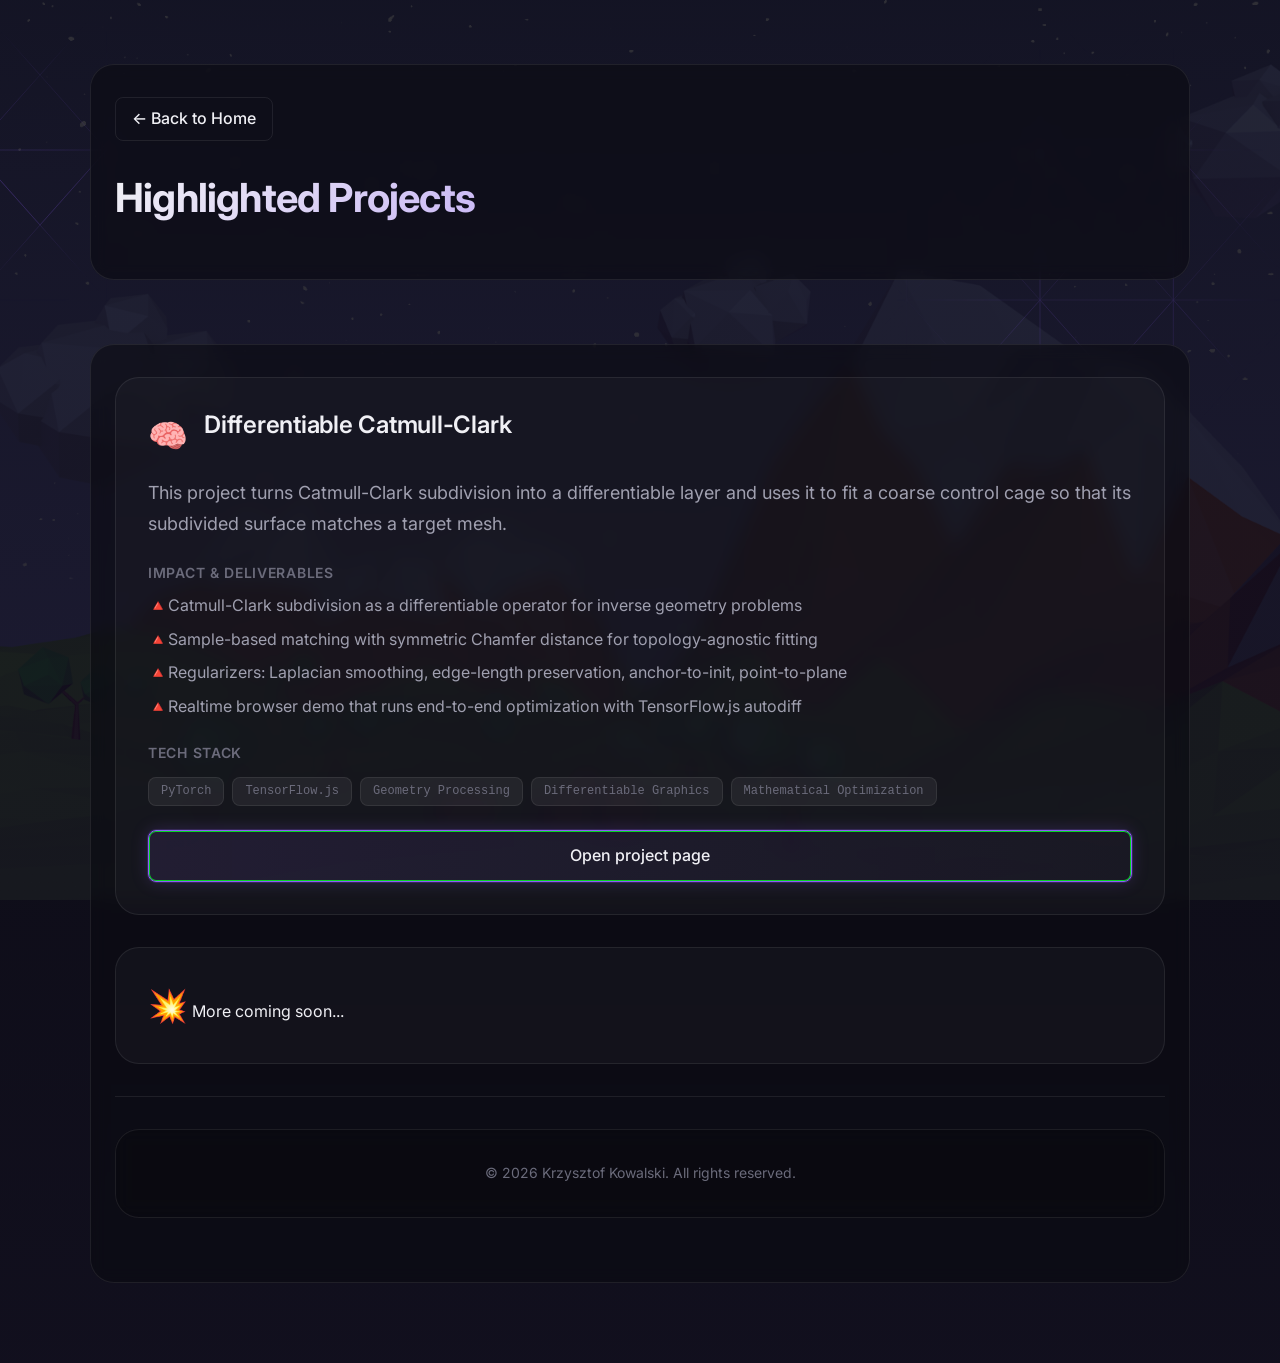
==== commit 66ae2455: "Open project link in same tab" ====
--- a/projects.html
+++ b/projects.html
@@ -81,7 +81,7 @@
 
                     <div style="margin-top: var(--space-6);">
                         <a class="btn btn--secondary btn--project-link" href="https://k-kowalski.github.io/diff-cc"
-                            target="_blank" rel="noopener noreferrer">Open project page</a>
+                            >Open project page</a>
                     </div>
                 </article>
                 <article class="project-full project-card--shade-4">
@@ -100,4 +100,4 @@
             <script src="assets/main.js" defer></script>
 </body>
 
-</html>+</html>
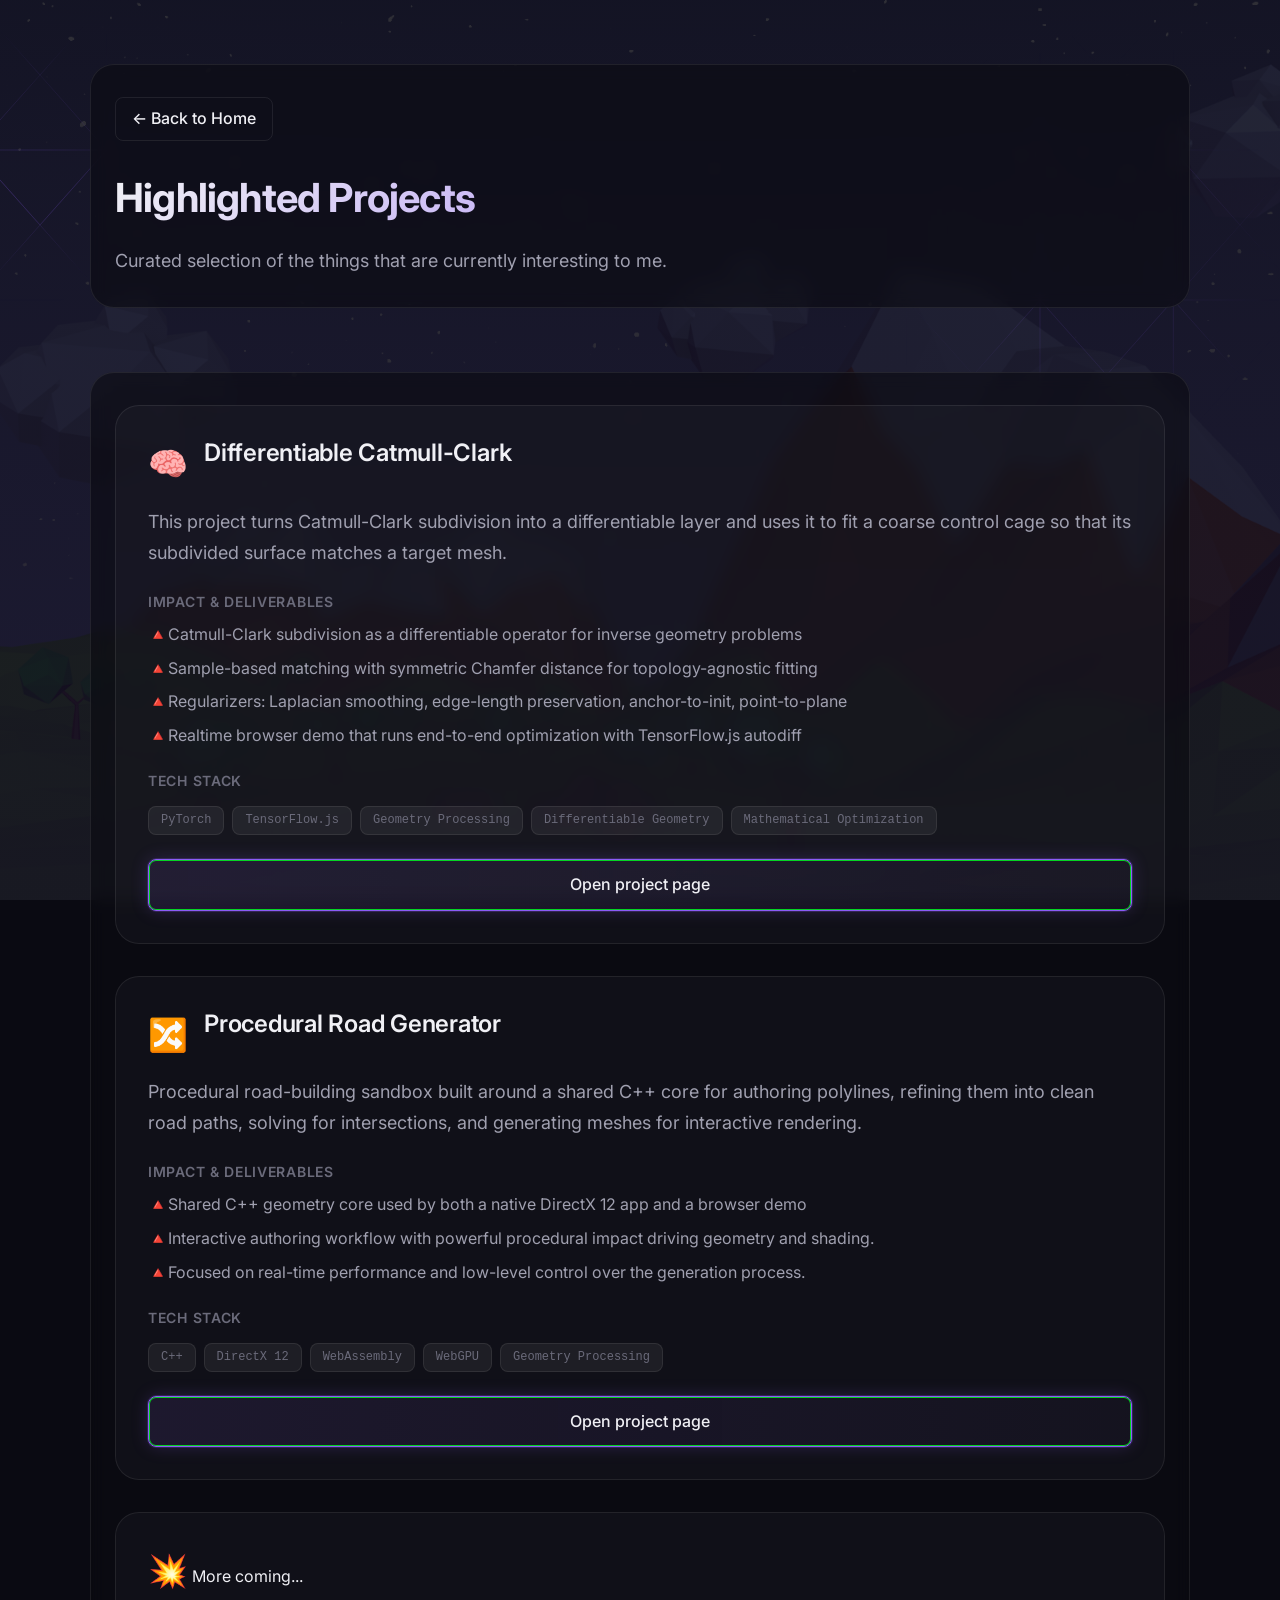
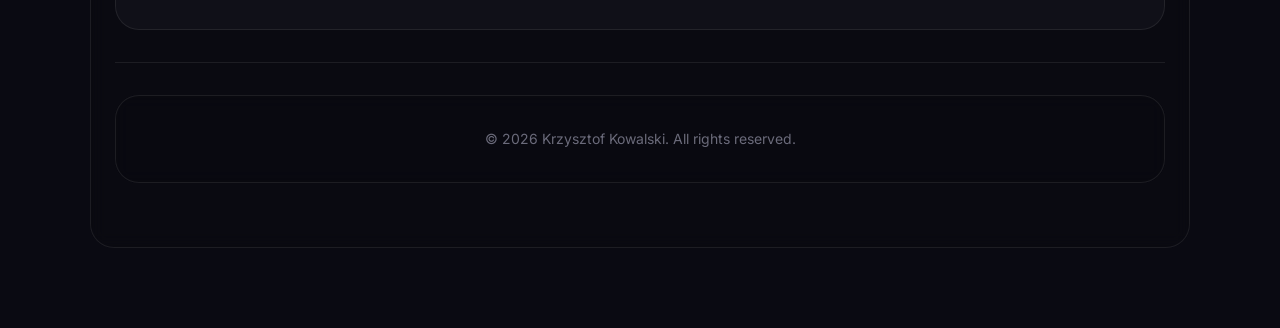
==== commit e7eaa66c: "Add road generator project card" ====
--- a/projects.html
+++ b/projects.html
@@ -41,6 +41,8 @@
                         Back to Home</a>
                 </nav>
                 <h1 class="hero__name fade-in" style="font-size: var(--text-4xl);">Highlighted Projects</h1>
+                <p class="hero__subtitle fade-in" style="font-size: var(--text-lg);">Curated selection of the things
+                    that are currently interesting to me.</p>
             </div>
         </section>
 
@@ -75,18 +77,56 @@
                         <span class="tech-tag">PyTorch</span>
                         <span class="tech-tag">TensorFlow.js</span>
                         <span class="tech-tag">Geometry Processing</span>
-                        <span class="tech-tag">Differentiable Graphics</span>
+                        <span class="tech-tag">Differentiable Geometry</span>
                         <span class="tech-tag">Mathematical Optimization</span>
                     </div>
 
                     <div style="margin-top: var(--space-6);">
-                        <a class="btn btn--secondary btn--project-link" href="https://k-kowalski.github.io/diff-cc"
-                            >Open project page</a>
+                        <a class="btn btn--secondary btn--project-link" href="https://k-kowalski.github.io/diff-cc">Open
+                            project page</a>
+                    </div>
+                </article>
+
+                <!-- Project: Road Generator -->
+                <article class="project-full project-card--shade-5" id="road-generator">
+                    <div class="project-full__header">
+                        <span class="project-full__emoji" aria-hidden="true">🔀</span>
+                        <div class="project-full__title-group">
+                            <h2 class="project-full__title">Procedural Road Generator</h2>
+                        </div>
+                    </div>
+                    <p class="project-full__summary">
+                        Procedural road-building sandbox built around a shared C++ core for
+                        authoring polylines, refining them into clean road paths, solving for intersections, and
+                        generating meshes
+                        for interactive rendering.
+                    </p>
+
+                    <h4 class="project-full__section-title">Impact &amp; Deliverables</h4>
+                    <ul class="project-full__list">
+                        <li>Shared C++ geometry core used by both a native DirectX 12 app and a browser demo</li>
+                        <li>Interactive authoring workflow with powerful procedural impact driving geometry and shading.
+                        </li>
+                        <li>Focused on real-time performance and low-level control over the generation process.</li>
+                    </ul>
+
+                    <h4 class="project-full__section-title">Tech Stack</h4>
+                    <div class="project-full__tech">
+                        <span class="tech-tag">C++</span>
+                        <span class="tech-tag">DirectX 12</span>
+                        <span class="tech-tag">WebAssembly</span>
+                        <span class="tech-tag">WebGPU</span>
+                        <span class="tech-tag">Geometry Processing</span>
+                    </div>
+
+                    <div style="margin-top: var(--space-6);">
+                        <a class="btn btn--secondary btn--project-link"
+                            href="https://k-kowalski.github.io/road_generator/">Open project page</a>
                     </div>
                 </article>
                 <article class="project-full project-card--shade-4">
                     <span class="project-full__emoji" aria-hidden="true">&#128165;</span>
-                    More coming soon...
+                    More coming...
                 </article>
 
                 <!-- Footer -->
@@ -100,4 +140,4 @@
             <script src="assets/main.js" defer></script>
 </body>
 
-</html>
+</html>
--- a/assets/styles.css
+++ b/assets/styles.css
@@ -69,10 +69,10 @@
   --border-radius-md: 16px;
   --border-radius-lg: 24px;
 
-  /* Transitions */
-  --transition-fast: 150ms ease;
-  --transition-base: 250ms ease;
-  --transition-slow: 400ms ease;
+  /* Transitions - Disabled for performance */
+  --transition-fast: 0s;
+  --transition-base: 0s;
+  --transition-slow: 0s;
 }
 
 /* --------------------------------------------------------------------------
@@ -87,21 +87,38 @@
 }
 
 html {
-  scroll-behavior: smooth;
+  scroll-behavior: auto;
+  /* Disabled smooth scroll for performance/instant jump */
   -webkit-font-smoothing: antialiased;
   -moz-osx-font-smoothing: grayscale;
 }
+
+
+
 
 body {
   font-family: var(--font-sans);
   font-size: var(--text-base);
   line-height: var(--leading-normal);
   color: var(--color-text-primary);
-  /* Dark overlay for readability + bg.png */
-  background: linear-gradient(rgba(10, 10, 18, 0.85), rgba(18, 16, 31, 0.9)), url('bg.png') no-repeat center center fixed;
-  background-size: cover;
   background-color: var(--color-bg-start);
   min-height: 100vh;
+}
+
+body::before {
+  content: "";
+  position: fixed;
+  top: 0;
+  left: 0;
+  width: 100%;
+  height: 100%;
+  pointer-events: none;
+  z-index: -2;
+  /* Dark overlay for readability + bg.png */
+  background: linear-gradient(rgba(10, 10, 18, 0.85), rgba(18, 16, 31, 0.9)), url('bg.png') no-repeat center center;
+  background-size: cover;
+  will-change: transform;
+  transform: translateZ(0);
 }
 
 /* Triangle mesh background overlay */
@@ -114,6 +131,8 @@
   pointer-events: none;
   z-index: 0;
   opacity: 1.0;
+  will-change: transform;
+  transform: translateZ(0);
 }
 
 /* Main content wrapper */
@@ -181,6 +200,7 @@
   backdrop-filter: blur(8px);
   border-radius: var(--border-radius-lg);
   border: 1px solid var(--color-border);
+  transform: translateZ(0);
 }
 
 section {
@@ -326,6 +346,7 @@
   padding: var(--space-4);
   border-radius: var(--border-radius-md);
   transition: background var(--transition-base);
+  transform: translateZ(0);
 }
 
 .highlight-item:hover {
@@ -341,6 +362,58 @@
   font-size: var(--text-base);
   color: var(--color-text-secondary);
   line-height: var(--leading-normal);
+}
+
+/* Best of shipped work: list layout + golden card outline */
+.highlights--shipped-work .highlights__grid {
+  display: flex;
+  flex-direction: column;
+  gap: var(--space-4);
+}
+
+.highlights--shipped-work .highlight-item {
+  flex-direction: column;
+  gap: var(--space-2);
+  border: 1px solid rgba(212, 175, 55, 0.55);
+  background: linear-gradient(180deg, rgba(212, 175, 55, 0.1) 0%, rgba(212, 175, 55, 0.03) 100%);
+  box-shadow: inset 0 0 0 1px rgba(212, 175, 55, 0.14);
+}
+
+.highlights--shipped-work .highlight-item:hover {
+  background: linear-gradient(180deg, rgba(212, 175, 55, 0.14) 0%, rgba(212, 175, 55, 0.05) 100%);
+  border-color: rgba(245, 212, 105, 0.9);
+  box-shadow: 0 0 0 1px rgba(245, 212, 105, 0.5), 0 10px 24px rgba(0, 0, 0, 0.25);
+}
+
+.highlights--shipped-work .highlight-item__emoji {
+  font-size: var(--text-xl);
+  line-height: 1;
+  flex-shrink: 0;
+}
+
+.highlights--shipped-work .highlight-item p,
+.highlights--shipped-work .highlight-item a {
+  overflow-wrap: anywhere;
+}
+
+.highlights--shipped-work .highlight-item__title {
+  display: inline-flex;
+  align-items: center;
+  gap: var(--space-2);
+  color: #f8e9b6;
+  font-weight: 600;
+}
+
+.highlights--shipped-work .highlight-item__link {
+  display: inline-block;
+  color: #d4af37;
+  font-size: var(--text-sm);
+  text-decoration: underline;
+  text-underline-offset: 2px;
+}
+
+.highlights--shipped-work .highlight-item__link:hover {
+  color: #f5d469;
 }
 
 /* --------------------------------------------------------------------------
@@ -360,6 +433,7 @@
   transition: all var(--transition-base);
   text-decoration: none;
   display: block;
+  transform: translateZ(0);
 }
 
 .project-card:hover {
@@ -427,6 +501,7 @@
   padding: var(--space-8);
   margin-bottom: var(--space-8);
   transition: border-color var(--transition-base);
+  transform: translateZ(0);
 }
 
 .project-full:hover {
@@ -570,7 +645,7 @@
   gap: var(--space-2);
   color: var(--color-text-secondary);
   font-size: var(--text-base);
-  transition: color var(--transition-fast);
+  transition: none;
 }
 
 .contact__link:hover {
@@ -663,19 +738,10 @@
    -------------------------------------------------------------------------- */
 @media (prefers-reduced-motion: no-preference) {
   .fade-in {
-    animation: fadeIn var(--transition-slow) ease-out;
-  }
-
-  @keyframes fadeIn {
-    from {
-      opacity: 0;
-      transform: translateY(10px);
-    }
-
-    to {
-      opacity: 1;
-      transform: translateY(0);
-    }
+    /* Animation disabled for performance */
+    opacity: 1;
+    transform: none;
+    animation: none;
   }
 }
 
@@ -714,4 +780,4 @@
   -webkit-background-clip: text;
   -webkit-text-fill-color: transparent;
   background-clip: text;
-}
+}
